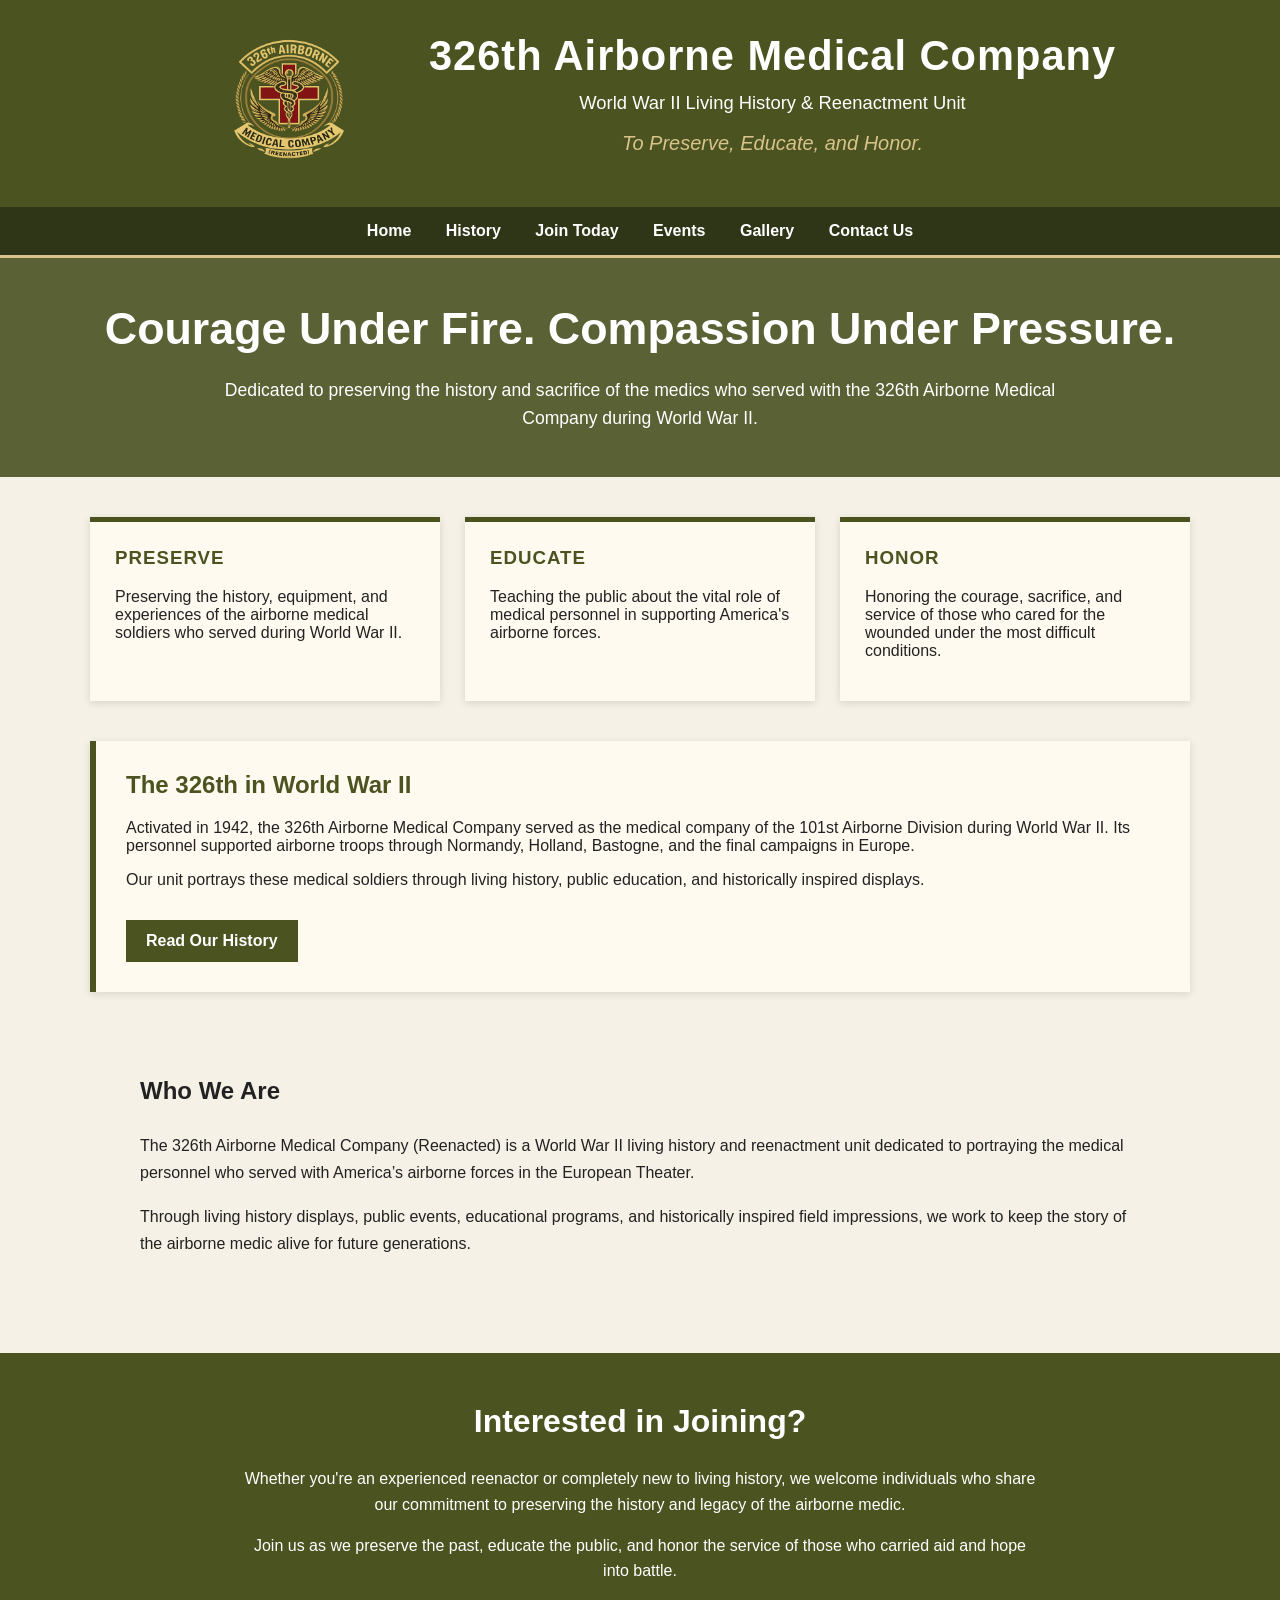
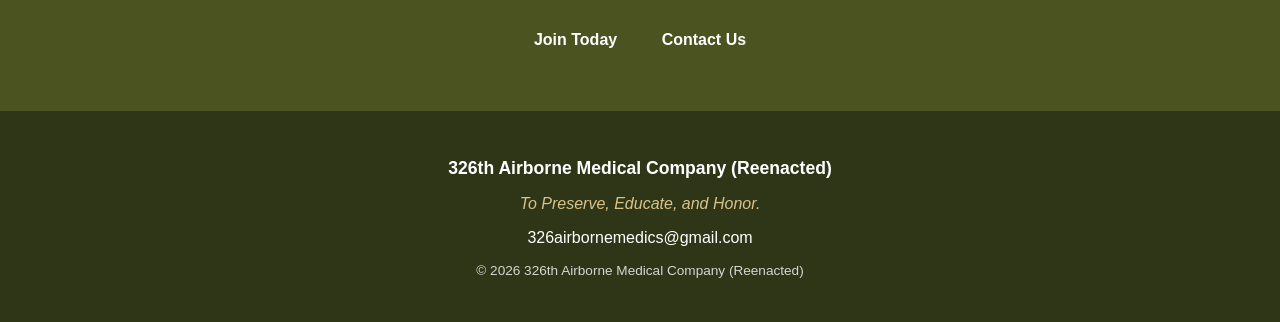
==== index.html @ 9c11516f "Update index.html" ====
<!DOCTYPE html>
<html lang="en">
<head>
    <meta charset="UTF-8">
    <meta name="viewport" content="width=device-width, initial-scale=1.0">
    <title>326th Airborne Medical Company (Reenacted)</title>

    <link rel="stylesheet" href="style.css">
</head>
<body>

<header class="site-header">
    <div class="header-inner">
        <img src="logov2.png" alt="326th Airborne Medical Company logo" class="site-logo">

        <div class="header-text">
            <h1>326th Airborne Medical Company</h1>

            <p class="subtitle">
                World War II Living History & Reenactment Unit
            </p>

            <p class="motto">
                To Preserve, Educate, and Honor.
            </p>
        </div>
    </div>
</header>

<nav>
    <a href="index.html">Home</a>
    <a href="history.html">History</a>
    <a href="join.html">Join Today</a>
    <a href="events.html">Events</a>
    <a href="gallery.html">Gallery</a>
    <a href="contact.html">Contact Us</a>
</nav>

<section class="hero">
    <h2>Courage Under Fire. Compassion Under Pressure.</h2>

    <p>
        Dedicated to preserving the history and sacrifice of the medics
        who served with the 326th Airborne Medical Company during World War II.
    </p>
</section>

<section class="mission-cards">
    <div class="mission-card">
        <h3>Preserve</h3>
        <p>
            Preserving the history, equipment, and experiences of the airborne
            medical soldiers who served during World War II.
        </p>
    </div>

    <div class="mission-card">
        <h3>Educate</h3>
        <p>
            Teaching the public about the vital role of medical personnel in
            supporting America's airborne forces.
        </p>
    </div>

    <div class="mission-card">
        <h3>Honor</h3>
        <p>
            Honoring the courage, sacrifice, and service of those who cared for
            the wounded under the most difficult conditions.
        </p>
    </div>
</section>

<section class="featured-section">
    <div class="featured-text">
        <h2>The 326th in World War II</h2>

        <p>
            Activated in 1942, the 326th Airborne Medical Company served as the
            medical company of the 101st Airborne Division during World War II.
            Its personnel supported airborne troops through Normandy, Holland,
            Bastogne, and the final campaigns in Europe.
        </p>

        <p>
            Our unit portrays these medical soldiers through living history,
            public education, and historically inspired displays.
        </p>

        <a href="history.html" class="button-link">Read Our History</a>
    </div>
</section>

<section class="content">
    <h2>Who We Are</h2>

    <p>
        The 326th Airborne Medical Company (Reenacted) is a World War II living
        history and reenactment unit dedicated to portraying the medical personnel
        who served with America’s airborne forces in the European Theater.
    </p>

    <p>
        Through living history displays, public events, educational programs, and
        historically inspired field impressions, we work to keep the story of the
        airborne medic alive for future generations.
    </p>
</section>

<section class="cta-section">
    <h2>Interested in Joining?</h2>

    <p>
        Whether you're an experienced reenactor or completely new to living
        history, we welcome individuals who share our commitment to preserving
        the history and legacy of the airborne medic.
    </p>

    <p>
        Join us as we preserve the past, educate the public, and honor the
        service of those who carried aid and hope into battle.
    </p>

    <a href="join.html" class="button-link">Join Today</a>
    <a href="contact.html" class="button-link secondary-button">Contact Us</a>
</section>
    
<footer>
    <p class="footer-title">
        326th Airborne Medical Company (Reenacted)
    </p>

    <p class="footer-motto">
        To Preserve, Educate, and Honor.
    </p>

    <p>
        <a href="mailto:326airbornemedics@gmail.com?subject=326th%20AMC%20Inquiry">
            326airbornemedics@gmail.com
        </a>
    </p>

    <p class="footer-copy">
        © 2026 326th Airborne Medical Company (Reenacted)
    </p>
</footer>

</body>
</html>
---- style.css ----
body {
    margin: 0;
    font-family: Arial, Helvetica, sans-serif;
    background: #f5f1e6;
    color: #222;
}

/* =========================
   Header
========================= */

.site-header {
    background: #4b5320;
    color: white;
    padding: 20px;
}

.header-inner {
    max-width: 1100px;
    margin: 0 auto;
    display: flex;
    align-items: center;
    justify-content: center;
    gap: 15px;
}

.site-logo {
    width: 250px;
    max-width: 40vw;
    height: auto;
}

.header-text {
    text-align: center;
}

.header-text h1 {
    margin: 0;
    font-size: 2.6rem;
    letter-spacing: 1px;
}

.header-text .subtitle {
    margin-top: 12px;
    font-size: 1.15rem;
}

.header-text .motto {
    margin-top: 12px;
    font-style: italic;
    font-size: 1.25rem;
    color: #d8c38b;
}

/* =========================
   Navigation
========================= */

nav {
    background: #2f3517;
    text-align: center;
    padding: 15px;
}

nav a {
    color: white;
    text-decoration: none;
    margin: 0 15px;
    font-weight: bold;
}

nav a:hover {
    color: #d8c38b;
}

/* =========================
   Hero
========================= */

.hero {
    text-align: center;
    padding: 45px 20px;
    background: #5a6235;
    color: white;
    border-top: 3px solid #d8c38b;
}

.hero h2 {
    font-size: 2.8rem;
    margin: 0 0 22px;
}

.hero p {
    max-width: 850px;
    margin: 0 auto;
    font-size: 1.1rem;
    line-height: 1.6;
}

/* =========================
   Mission Cards
========================= */

.mission-cards {
    max-width: 1100px;
    margin: 40px auto 20px;
    padding: 0 20px;
    display: grid;
    grid-template-columns: repeat(3, 1fr);
    gap: 25px;
}

.mission-card {
    background: #fffaf0;
    border-top: 5px solid #4b5320;
    padding: 25px;
    box-shadow: 0 2px 8px rgba(0, 0, 0, 0.12);
}

.mission-card h3 {
    margin-top: 0;
    color: #4b5320;
    text-transform: uppercase;
    letter-spacing: 1px;
}

/* =========================
   Main Content
========================= */

.content {
    max-width: 1000px;
    margin: auto;
    padding: 40px 20px;
    line-height: 1.7;
}

.content a {
    color: #4b5320;
    font-weight: bold;
    text-decoration: none;
}

.content a:hover {
    text-decoration: underline;
}

/* =========================
   Featured Section
========================= */

.featured-section {
    max-width: 1100px;
    margin: 40px auto 20px;
    padding: 0 20px;
}

.featured-text {
    background: #fffaf0;
    border-left: 6px solid #4b5320;
    padding: 30px;
    box-shadow: 0 2px 8px rgba(0, 0, 0, 0.12);
}

.featured-text h2 {
    margin-top: 0;
    color: #4b5320;
}

.button-link {
    display: inline-block;
    margin-top: 15px;
    background: #4b5320;
    color: white !important;
    padding: 12px 20px;
    text-decoration: none;
    font-weight: bold;
}

.button-link:hover {
    background: #2f3517;
    text-decoration: none;
}

/* =========================
   Call To Action
========================= */

.cta-section {
    background: #4b5320;
    color: white;
    text-align: center;
    padding: 50px 20px;
    margin-top: 40px;
}

.cta-section h2 {
    margin-top: 0;
    font-size: 2rem;
}

.cta-section p {
    max-width: 800px;
    margin: 15px auto;
    line-height: 1.6;
}

.cta-section .button-link {
    margin-top: 20px;
}

/* =========================
   Events
========================= */

.event-card {
    background: #fffaf0;
    border-left: 5px solid #4b5320;
    padding: 20px;
    margin-top: 20px;
    box-shadow: 0 2px 6px rgba(0, 0, 0, 0.10);
}

.event-card h4 {
    margin-top: 0;
    color: #4b5320;
}

/* =========================
   Gallery
========================= */

.gallery-placeholder {
    background: #fffaf0;
    border: 2px dashed #4b5320;
    padding: 40px 20px;
    margin-top: 30px;
    text-align: center;
}

.gallery-placeholder h3 {
    color: #4b5320;
    margin-top: 0;
}

/* =========================
   Footer
========================= */

footer {
    background: #2f3517;
    color: white;
    text-align: center;
    padding: 20px;
}

/* =========================
   Mobile
========================= */

@media (max-width: 800px) {
    .mission-cards {
        grid-template-columns: 1fr;
    }
}

@media (max-width: 700px) {
    .header-inner {
        flex-direction: column;
        gap: 18px;
    }

    .site-logo {
        width: 150px;
        max-width: 60vw;
    }

    .header-text h1 {
        font-size: 2rem;
    }

    .hero h2 {
        font-size: 2rem;
    }

    nav a {
        display: inline-block;
        margin: 6px 10px;
    }
}

footer {
    background: #2f3517;
    color: white;
    text-align: center;
    padding: 30px 20px;
}

.footer-title {
    font-weight: bold;
    font-size: 1.1rem;
    margin-bottom: 10px;
}

.footer-motto {
    color: #d8c38b;
    font-style: italic;
    margin-bottom: 12px;
}

footer a {
    color: white;
    text-decoration: none;
}

footer a:hover {
    color: #d8c38b;
}

.footer-copy {
    margin-top: 15px;
    font-size: 0.85rem;
    opacity: 0.8;
}
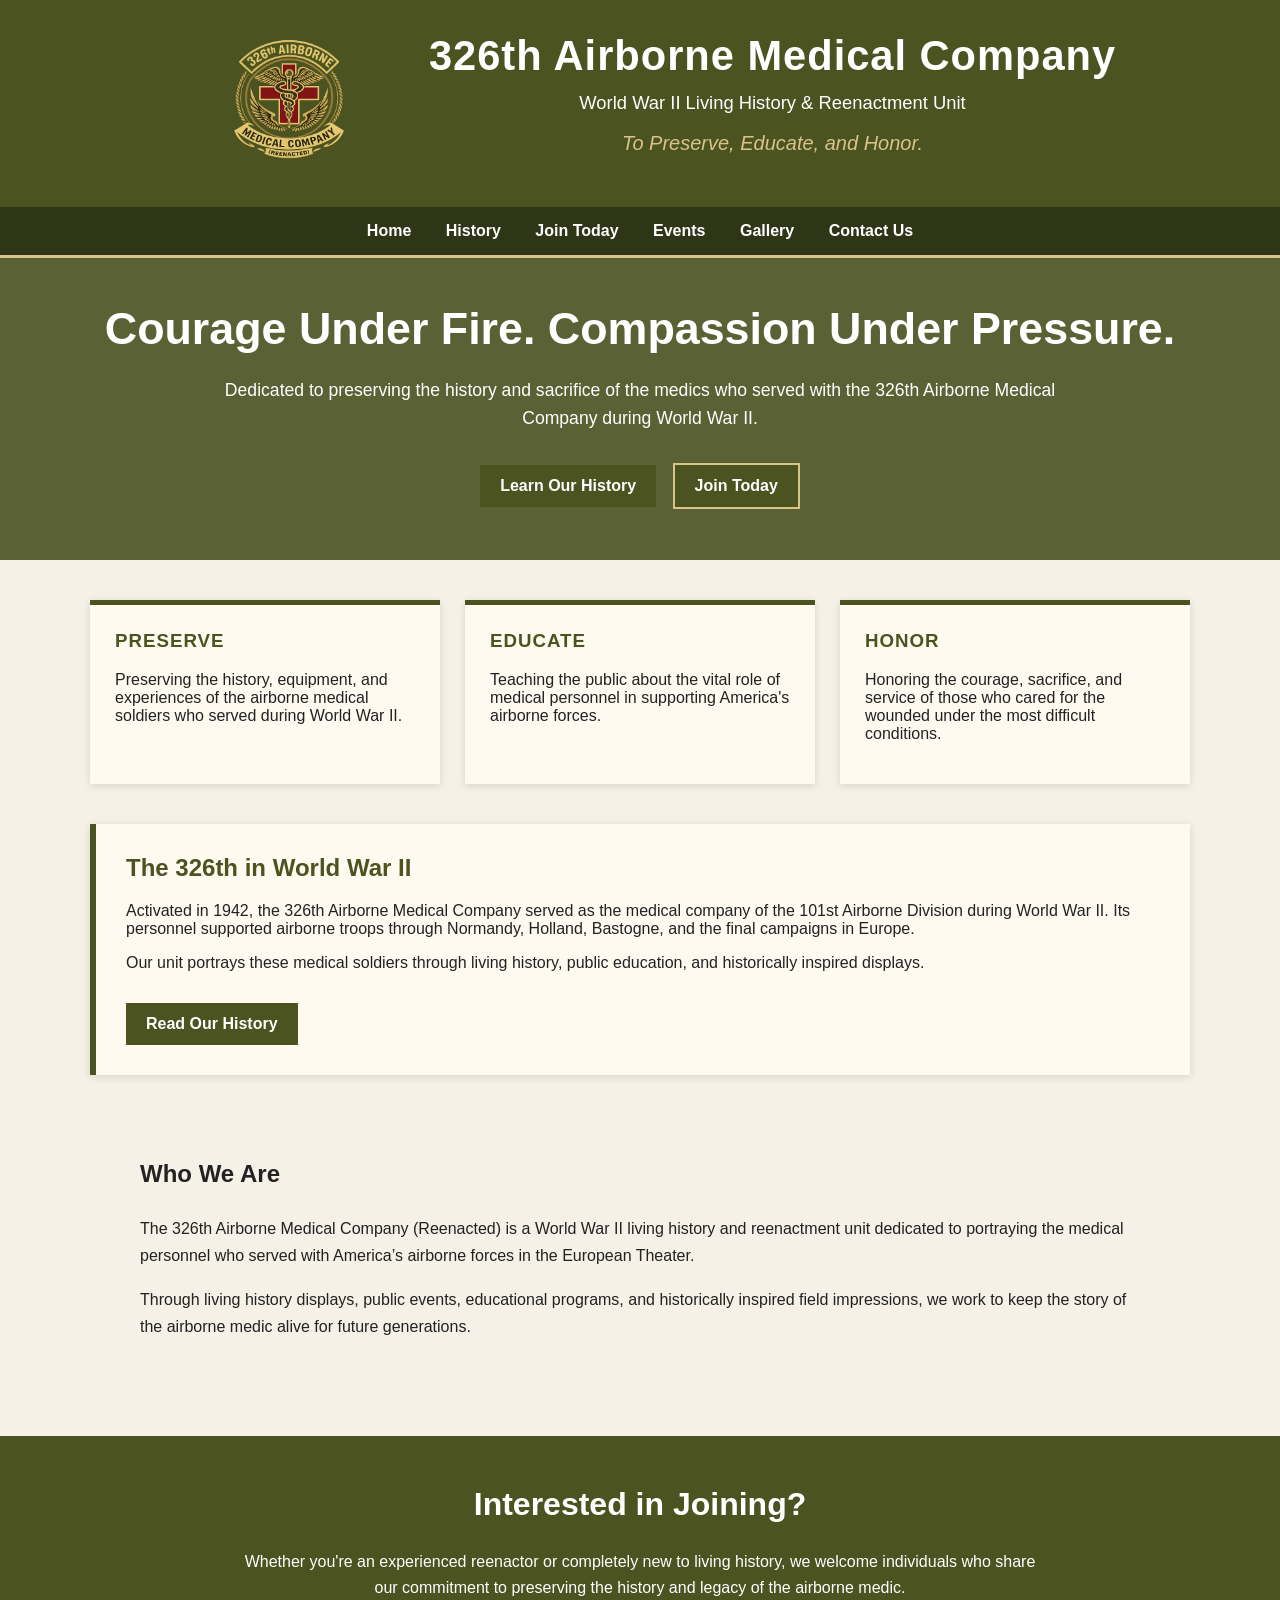
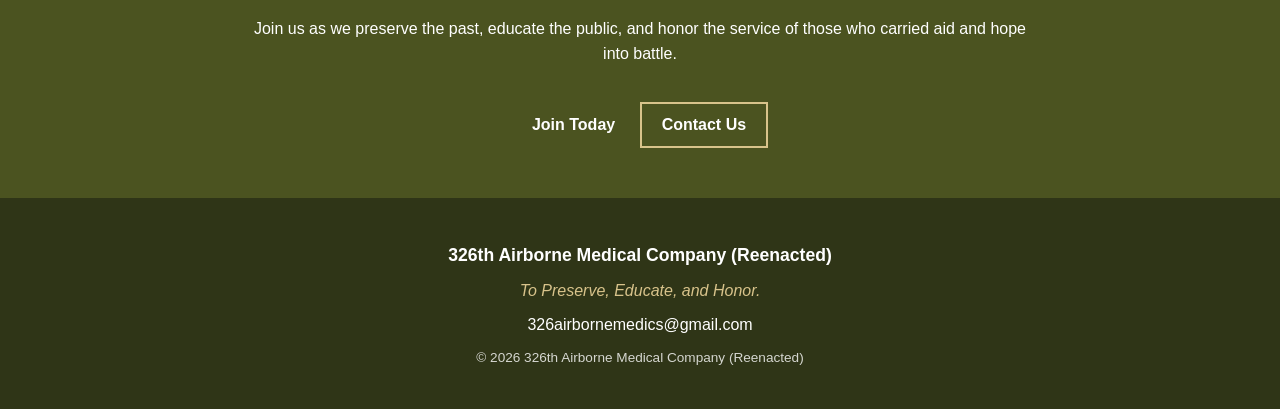
==== commit 2e8112db: "Update index.html" ====
--- a/index.html
+++ b/index.html
@@ -3,6 +3,9 @@
 <head>
     <meta charset="UTF-8">
     <meta name="viewport" content="width=device-width, initial-scale=1.0">
+
+    <link rel="icon" type="image/png" href="favicon.png">
+    
     <title>326th Airborne Medical Company (Reenacted)</title>
 
     <link rel="stylesheet" href="style.css">
@@ -43,6 +46,11 @@
         Dedicated to preserving the history and sacrifice of the medics
         who served with the 326th Airborne Medical Company during World War II.
     </p>
+
+    <div class="hero-buttons">
+        <a href="history.html" class="button-link">Learn Our History</a>
+        <a href="join.html" class="button-link secondary-button">Join Today</a>
+    </div>
 </section>
 
 <section class="mission-cards">
--- a/style.css
+++ b/style.css
@@ -97,6 +97,25 @@
     line-height: 1.6;
 }
 
+.hero-buttons {
+    margin-top: 25px;
+}
+
+.hero-buttons .button-link {
+    margin: 6px;
+}
+
+.secondary-button {
+    background: transparent;
+    border: 2px solid #d8c38b;
+    color: #fff !important;
+}
+
+.secondary-button:hover {
+    background: #d8c38b;
+    color: #2f3517 !important;
+}
+
 /* =========================
    Mission Cards
 ========================= */
@@ -244,6 +263,39 @@
 }
 
 /* =========================
+   Join Page
+========================= */
+
+.join-layout {
+    display: grid;
+    grid-template-columns: 1fr 340px;
+    gap: 25px;
+    align-items: start;
+    margin: 30px 0;
+}
+
+.join-poster-wrap {
+    text-align: center;
+}
+
+.join-poster {
+    width: 100%;
+    max-width: 370px;
+    border: 3px solid #4b5320;
+    box-shadow: 0 4px 12px rgba(0, 0, 0, 0.18);
+}
+
+@media (max-width: 850px) {
+    .join-layout {
+        grid-template-columns: 1fr;
+    }
+
+    .join-poster {
+        max-width: 420px;
+    }
+}
+
+/* =========================
    Footer
 ========================= */
 
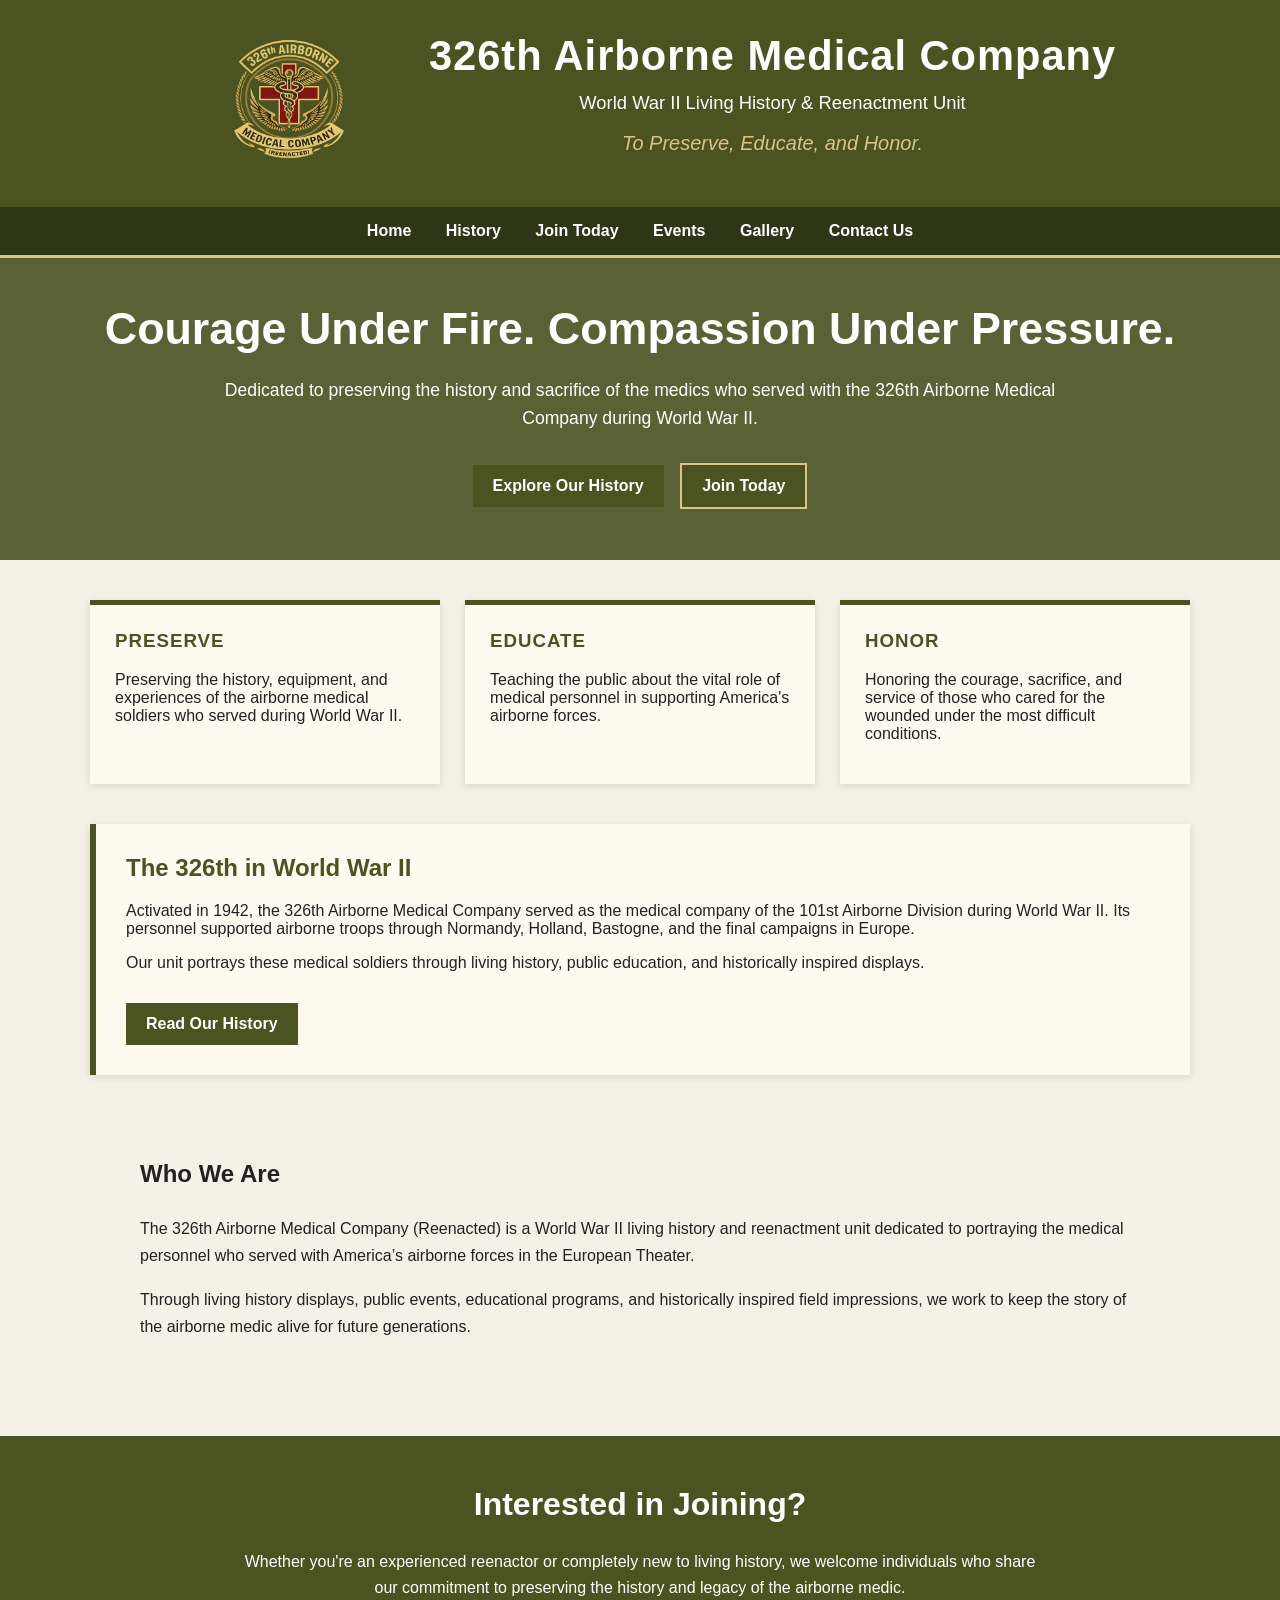
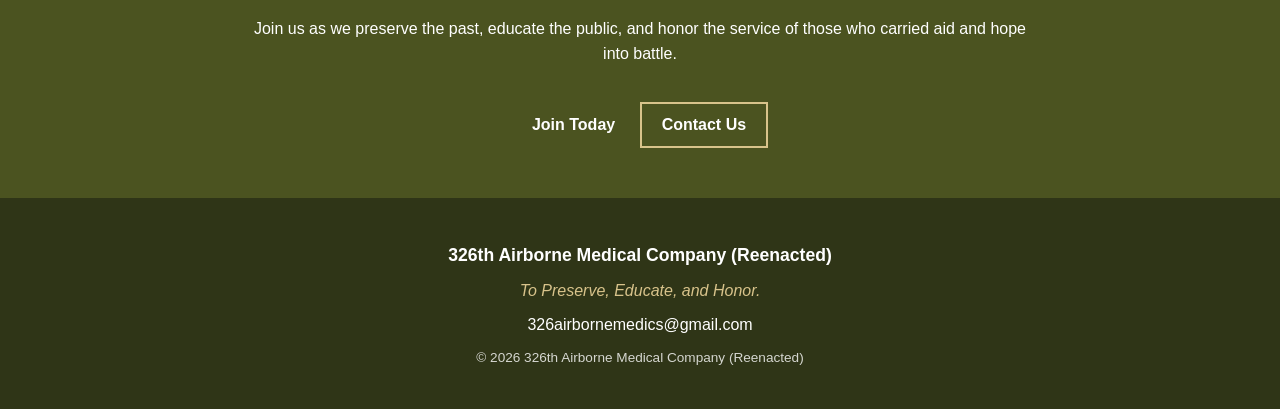
==== commit 33d3f64c: "Update index.html" ====
--- a/index.html
+++ b/index.html
@@ -48,7 +48,7 @@
     </p>
 
     <div class="hero-buttons">
-        <a href="history.html" class="button-link">Learn Our History</a>
+        <a href="history.html" class="button-link">Explore Our History</a>
         <a href="join.html" class="button-link secondary-button">Join Today</a>
     </div>
 </section>
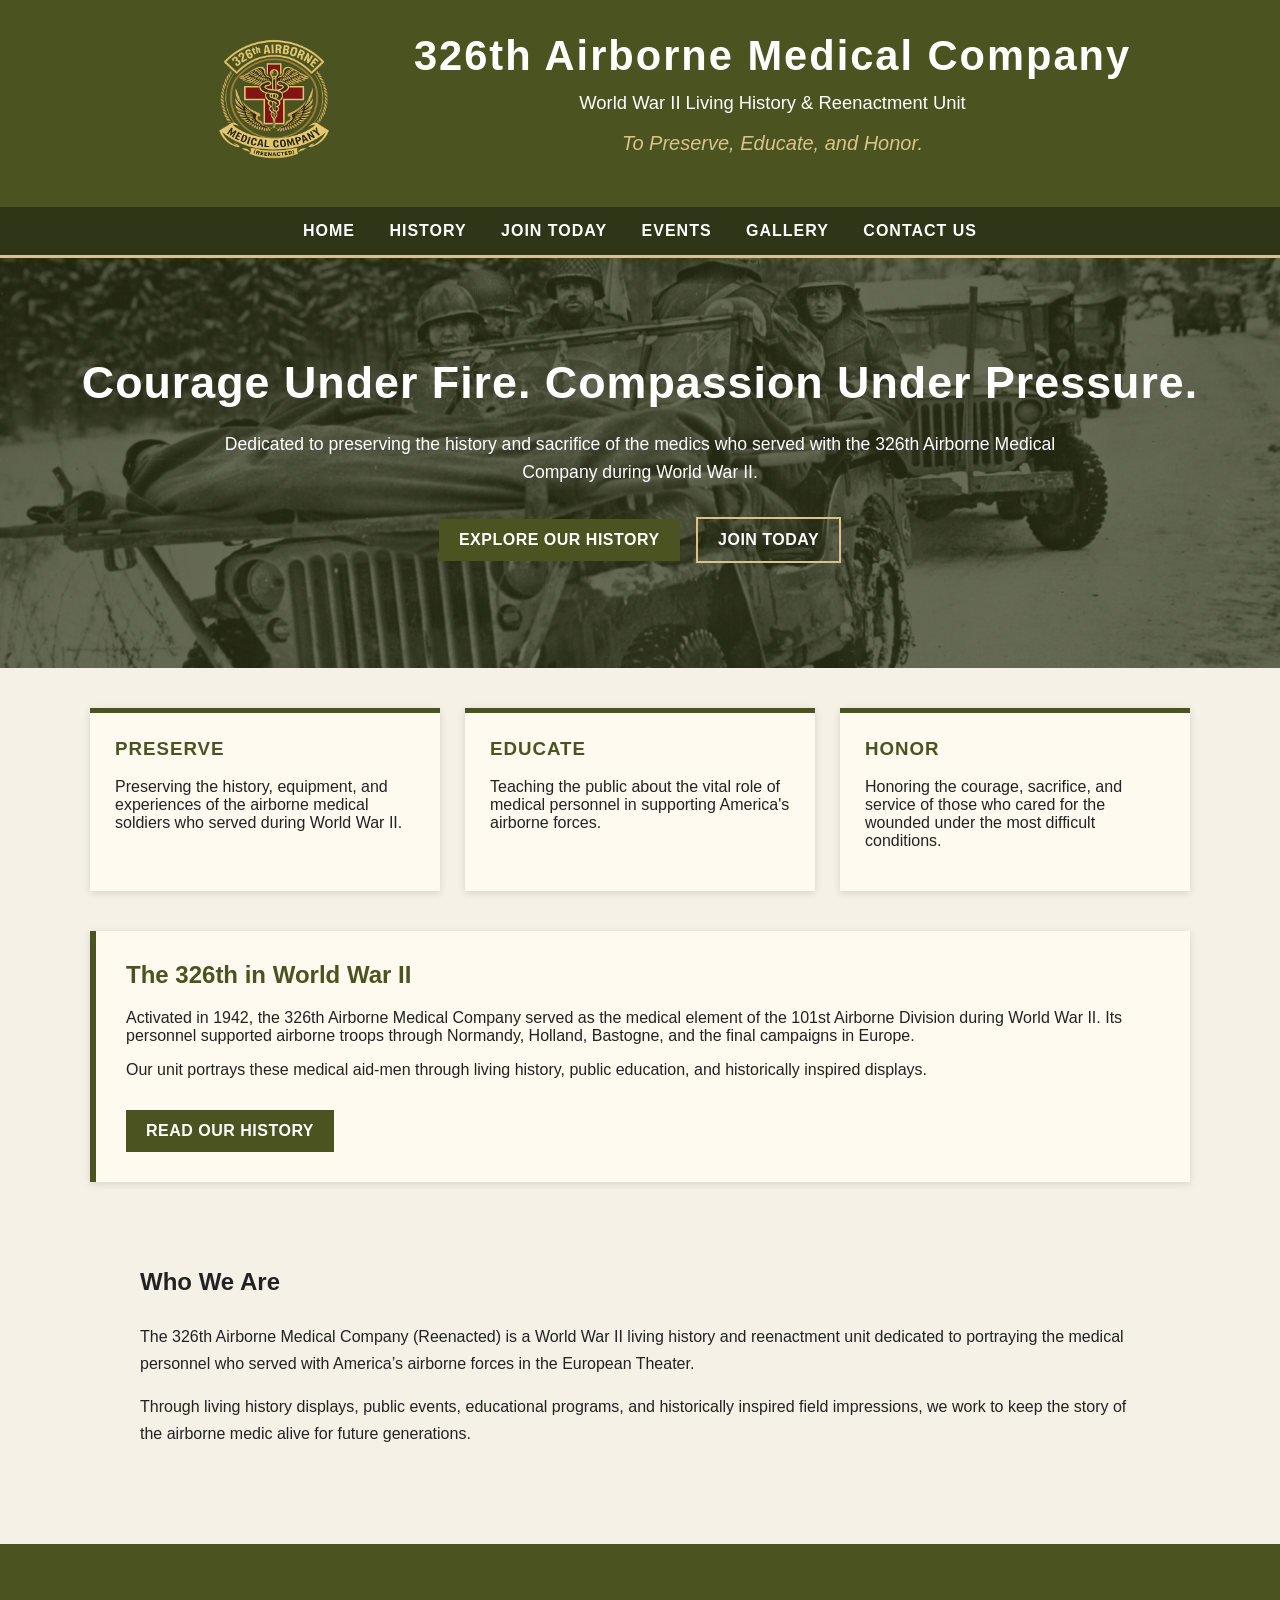
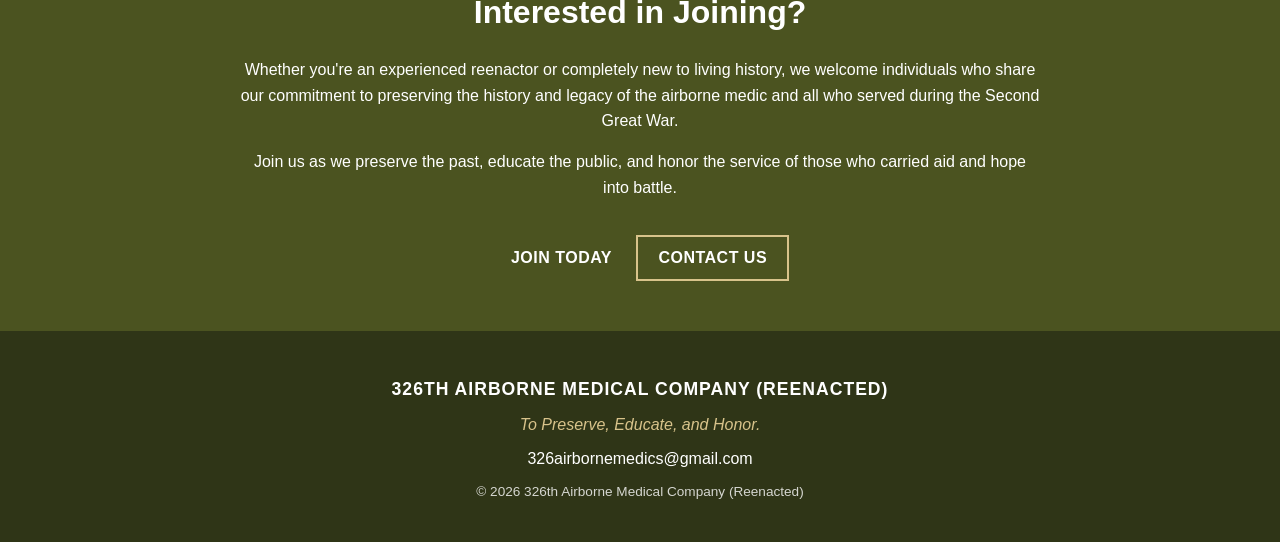
==== commit e3c33472: "Update index.html" ====
--- a/index.html
+++ b/index.html
@@ -5,6 +5,10 @@
     <meta name="viewport" content="width=device-width, initial-scale=1.0">
 
     <link rel="icon" type="image/png" href="favicon.png">
+
+    <link rel="preconnect" href="https://fonts.googleapis.com">
+    <link rel="preconnect" href="https://fonts.gstatic.com" crossorigin>
+    <link href="https://fonts.googleapis.com/css2?family=Oswald:wght@400;500;600&display=swap" rel="stylesheet">
     
     <title>326th Airborne Medical Company (Reenacted)</title>
 
@@ -85,13 +89,13 @@
 
         <p>
             Activated in 1942, the 326th Airborne Medical Company served as the
-            medical company of the 101st Airborne Division during World War II.
+            medical element of the 101st Airborne Division during World War II.
             Its personnel supported airborne troops through Normandy, Holland,
             Bastogne, and the final campaigns in Europe.
         </p>
 
         <p>
-            Our unit portrays these medical soldiers through living history,
+            Our unit portrays these medical aid-men through living history,
             public education, and historically inspired displays.
         </p>
 
@@ -121,7 +125,8 @@
     <p>
         Whether you're an experienced reenactor or completely new to living
         history, we welcome individuals who share our commitment to preserving
-        the history and legacy of the airborne medic.
+        the history and legacy of the airborne medic and all who served during
+        the Second Great War.
     </p>
 
     <p>
--- a/style.css
+++ b/style.css
@@ -3,6 +3,16 @@
     font-family: Arial, Helvetica, sans-serif;
     background: #f5f1e6;
     color: #222;
+}
+
+h1,
+h2,
+h3,
+h4,
+nav a,
+.button-link,
+.footer-title {
+    font-family: 'Oswald', sans-serif;
 }
 
 /* =========================
@@ -37,7 +47,7 @@
 .header-text h1 {
     margin: 0;
     font-size: 2.6rem;
-    letter-spacing: 1px;
+    letter-spacing: 2px;
 }
 
 .header-text .subtitle {
@@ -66,7 +76,9 @@
     color: white;
     text-decoration: none;
     margin: 0 15px;
-    font-weight: bold;
+    font-weight: 600;
+    letter-spacing: 1px;
+    text-transform: uppercase;
 }
 
 nav a:hover {
@@ -74,20 +86,78 @@
 }
 
 /* =========================
+   Page Heroes
+========================= */
+
+.page-hero {
+    min-height: 350px;
+    background-size: cover;
+    background-position: center;
+    display: flex;
+    align-items: center;
+    justify-content: center;
+    color: white;
+    text-align: center;
+}
+
+.page-hero-overlay {
+    background: rgba(0, 0, 0, 0.70);
+    padding: 30px 40px;
+    max-width: 700px;
+}
+
+.page-hero h2 {
+    margin: 0 0 10px;
+    font-size: 3rem;
+}
+
+.page-hero p {
+    margin: 0;
+    font-size: 1.15rem;
+    line-height: 1.6;
+}
+
+.history-hero {
+    background-image: url("images/colombieres.jpg");
+    background-position: center 30%;
+}
+
+.join-hero {
+    background-image: url("images/market-garden.jpg");
+    background-position: center 20%;
+}
+
+.events-hero {
+    background-image: url("images/sainte-ode.jpg");
+    background-position: center 75%;
+    min-height: 400px;
+}
+
+/* =========================
    Hero
 ========================= */
 
 .hero {
-    text-align: center;
-    padding: 45px 20px;
-    background: #5a6235;
+    min-height: 340px;
+    text-align: center;
+    padding: 35px 20px;
+    background-image:
+        linear-gradient(rgba(47, 53, 23, 0.72), rgba(47, 53, 23, 0.72)),
+        url("images/medical-jeep.jpg");
+    background-size: cover;
+    background-position: center 35%;
     color: white;
     border-top: 3px solid #d8c38b;
+    display: flex;
+    flex-direction: column;
+    align-items: center;
+    justify-content: center;
 }
 
 .hero h2 {
     font-size: 2.8rem;
     margin: 0 0 22px;
+    letter-spacing: 1px;
 }
 
 .hero p {
@@ -103,6 +173,27 @@
 
 .hero-buttons .button-link {
     margin: 6px;
+}
+
+/* =========================
+   Buttons
+========================= */
+
+.button-link {
+    display: inline-block;
+    margin-top: 15px;
+    background: #4b5320;
+    color: white !important;
+    padding: 12px 20px;
+    text-decoration: none;
+    font-weight: 600;
+    letter-spacing: 0.5px;
+    text-transform: uppercase;
+}
+
+.button-link:hover {
+    background: #2f3517;
+    text-decoration: none;
 }
 
 .secondary-button {
@@ -186,21 +277,6 @@
     color: #4b5320;
 }
 
-.button-link {
-    display: inline-block;
-    margin-top: 15px;
-    background: #4b5320;
-    color: white !important;
-    padding: 12px 20px;
-    text-decoration: none;
-    font-weight: bold;
-}
-
-.button-link:hover {
-    background: #2f3517;
-    text-decoration: none;
-}
-
 /* =========================
    Call To Action
 ========================= */
@@ -232,17 +308,40 @@
    Events
 ========================= */
 
+.events-list {
+    display: grid;
+    gap: 20px;
+    margin: 20px 0 35px;
+}
+
 .event-card {
     background: #fffaf0;
-    border-left: 5px solid #4b5320;
-    padding: 20px;
-    margin-top: 20px;
+    border-left: 6px solid #4b5320;
+    padding: 22px;
     box-shadow: 0 2px 6px rgba(0, 0, 0, 0.10);
 }
 
+.event-date {
+    margin: 0 0 8px;
+    color: #7a1f1f;
+    font-family: 'Oswald', sans-serif;
+    font-weight: 600;
+    text-transform: uppercase;
+    letter-spacing: 1px;
+}
+
 .event-card h4 {
-    margin-top: 0;
+    margin: 0 0 10px;
     color: #4b5320;
+    font-size: 1.35rem;
+}
+
+.tentative-event {
+    border-left-color: #d8c38b;
+}
+
+.past-event {
+    opacity: 0.9;
 }
 
 /* =========================
@@ -260,6 +359,73 @@
 .gallery-placeholder h3 {
     color: #4b5320;
     margin-top: 0;
+}
+
+/* =========================
+   Photo Grid / Gallery
+========================= */
+
+.photo-grid {
+    display: grid;
+    grid-template-columns: repeat(3, 1fr);
+    gap: 22px;
+    margin: 25px 0 40px;
+}
+
+.photo-grid figure {
+    margin: 0;
+    background: #fffaf0;
+    border: 1px solid #d8c38b;
+    padding: 10px;
+    box-shadow: 0 3px 10px rgba(0, 0, 0, 0.14);
+}
+
+.photo-grid img {
+    width: 100%;
+    height: 280px;
+    object-fit: cover;
+    display: block;
+}
+
+.photo-grid figcaption {
+    margin-top: 10px;
+    font-size: 0.92rem;
+    line-height: 1.4;
+    font-style: italic;
+}
+
+.portrait-photo {
+    object-position: center top;
+}
+
+@media (max-width: 900px) {
+    .photo-grid {
+        grid-template-columns: repeat(2, 1fr);
+    }
+}
+
+@media (max-width: 600px) {
+    .photo-grid {
+        grid-template-columns: 1fr;
+    }
+
+    .photo-grid img {
+        height: auto;
+    }
+}
+
+.photo-grid a {
+    display: block;
+    overflow: hidden;
+    cursor: zoom-in;
+}
+
+.photo-grid img {
+    transition: transform 0.3s ease;
+}
+
+.photo-grid a:hover img {
+    transform: scale(1.03);
 }
 
 /* =========================
@@ -285,6 +451,50 @@
     box-shadow: 0 4px 12px rgba(0, 0, 0, 0.18);
 }
 
+/* =========================
+   Footer
+========================= */
+
+footer {
+    background: #2f3517;
+    color: white;
+    text-align: center;
+    padding: 30px 20px;
+}
+
+.footer-title {
+    font-weight: 600;
+    font-size: 1.1rem;
+    margin-bottom: 10px;
+    letter-spacing: 1px;
+    text-transform: uppercase;
+}
+
+.footer-motto {
+    color: #d8c38b;
+    font-style: italic;
+    margin-bottom: 12px;
+}
+
+footer a {
+    color: white;
+    text-decoration: none;
+}
+
+footer a:hover {
+    color: #d8c38b;
+}
+
+.footer-copy {
+    margin-top: 15px;
+    font-size: 0.85rem;
+    opacity: 0.8;
+}
+
+/* =========================
+   Mobile
+========================= */
+
 @media (max-width: 850px) {
     .join-layout {
         grid-template-columns: 1fr;
@@ -294,21 +504,6 @@
         max-width: 420px;
     }
 }
-
-/* =========================
-   Footer
-========================= */
-
-footer {
-    background: #2f3517;
-    color: white;
-    text-align: center;
-    padding: 20px;
-}
-
-/* =========================
-   Mobile
-========================= */
 
 @media (max-width: 800px) {
     .mission-cards {
@@ -340,37 +535,3 @@
         margin: 6px 10px;
     }
 }
-
-footer {
-    background: #2f3517;
-    color: white;
-    text-align: center;
-    padding: 30px 20px;
-}
-
-.footer-title {
-    font-weight: bold;
-    font-size: 1.1rem;
-    margin-bottom: 10px;
-}
-
-.footer-motto {
-    color: #d8c38b;
-    font-style: italic;
-    margin-bottom: 12px;
-}
-
-footer a {
-    color: white;
-    text-decoration: none;
-}
-
-footer a:hover {
-    color: #d8c38b;
-}
-
-.footer-copy {
-    margin-top: 15px;
-    font-size: 0.85rem;
-    opacity: 0.8;
-}
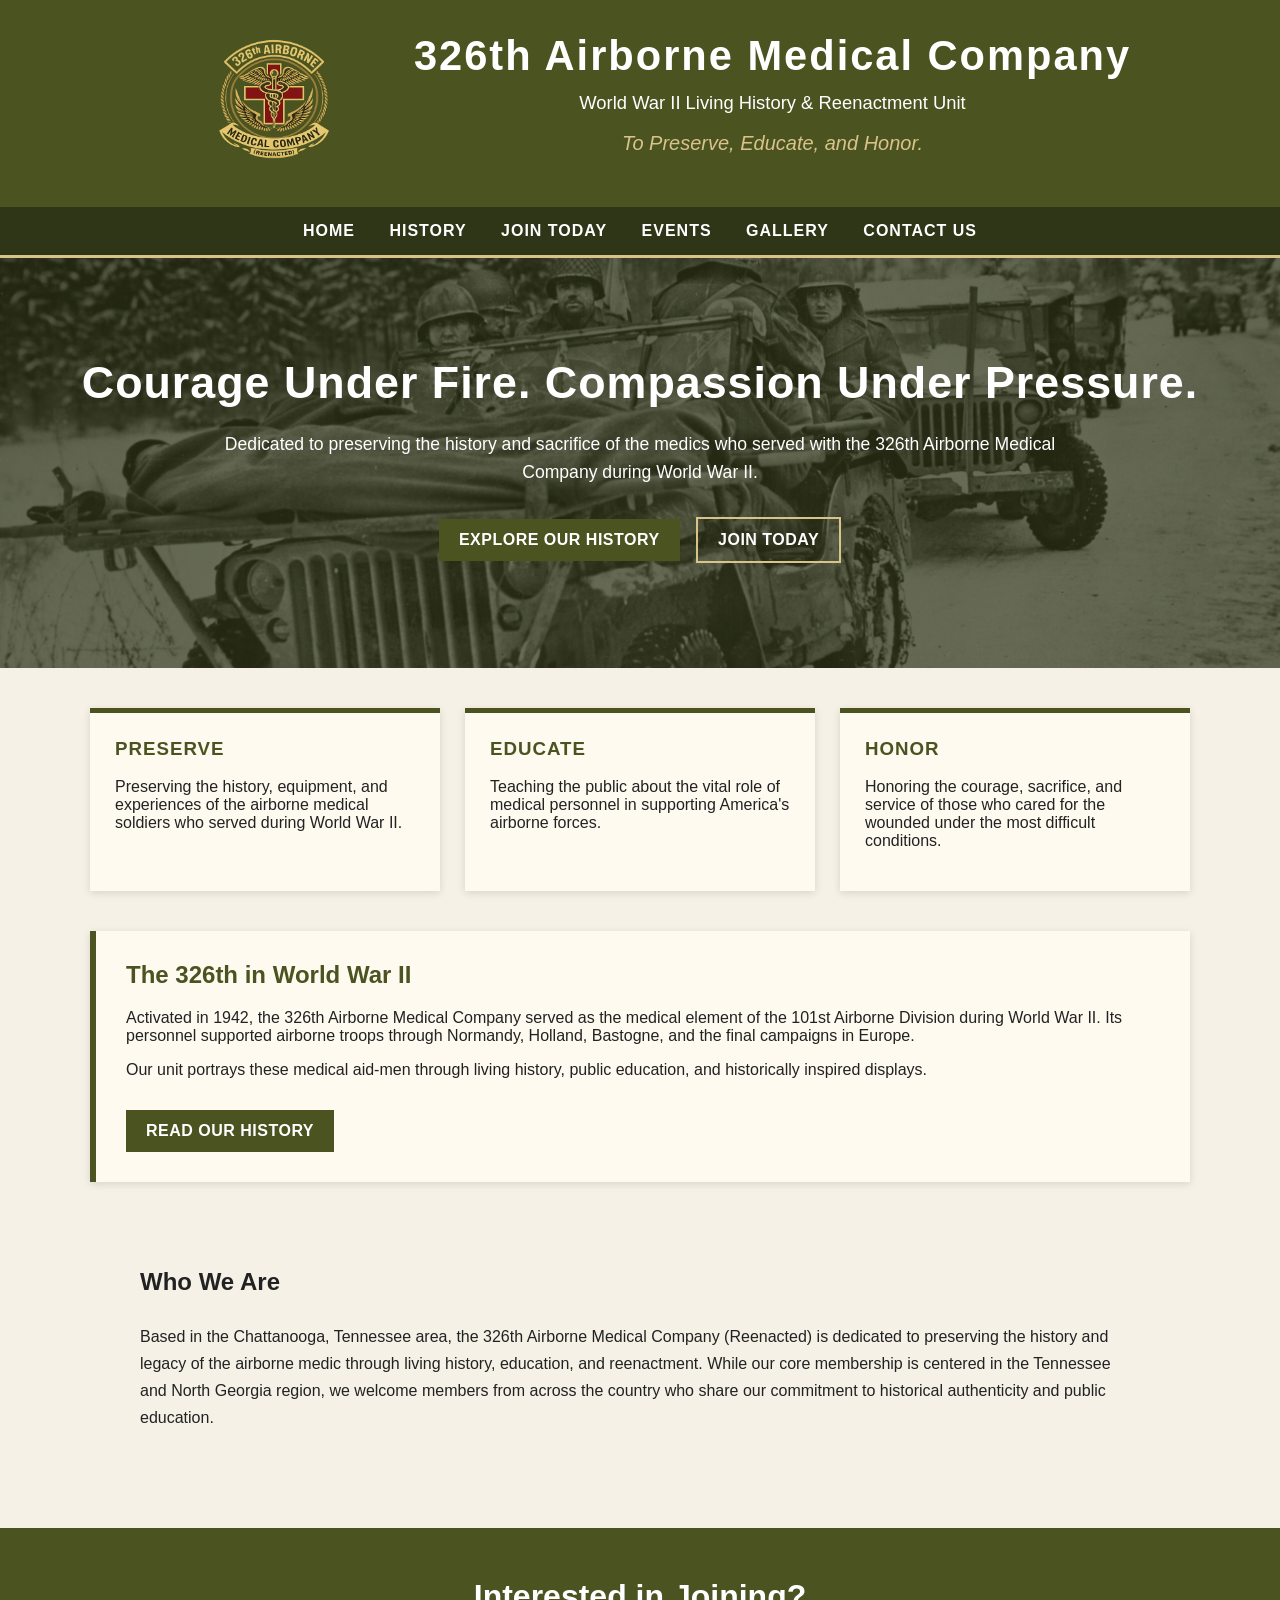
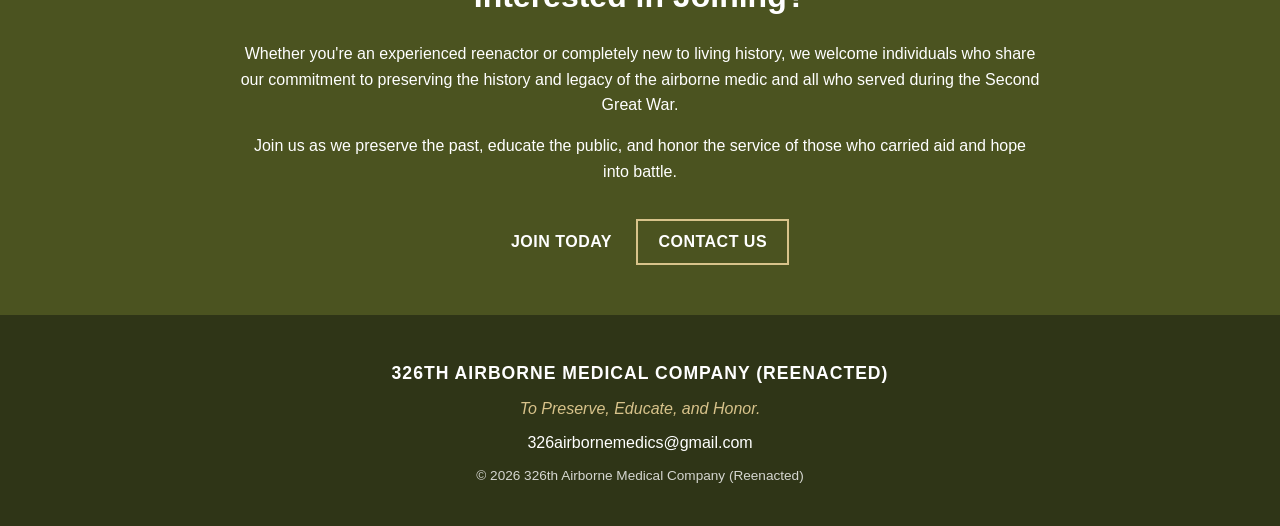
==== commit b8128b10: "Update index.html" ====
--- a/index.html
+++ b/index.html
@@ -107,15 +107,11 @@
     <h2>Who We Are</h2>
 
     <p>
-        The 326th Airborne Medical Company (Reenacted) is a World War II living
-        history and reenactment unit dedicated to portraying the medical personnel
-        who served with America’s airborne forces in the European Theater.
-    </p>
-
-    <p>
-        Through living history displays, public events, educational programs, and
-        historically inspired field impressions, we work to keep the story of the
-        airborne medic alive for future generations.
+        Based in the Chattanooga, Tennessee area, the 326th Airborne Medical Company (Reenacted) is
+        dedicated to preserving the history and legacy of the airborne medic through living history, education,
+        and reenactment. While our core membership is centered in the Tennessee and North Georgia region, we
+        welcome members from across the country who share our commitment to historical authenticity and
+        public education.
     </p>
 </section>
 
--- a/style.css
+++ b/style.css
@@ -234,6 +234,13 @@
     letter-spacing: 1px;
 }
 
+.contact-card {
+    background: #fffaf0;
+    border-left: 6px solid #4b5320;
+    padding: 30px;
+    box-shadow: 0 2px 8px rgba(0,0,0,0.12);
+}
+
 /* =========================
    Main Content
 ========================= */
